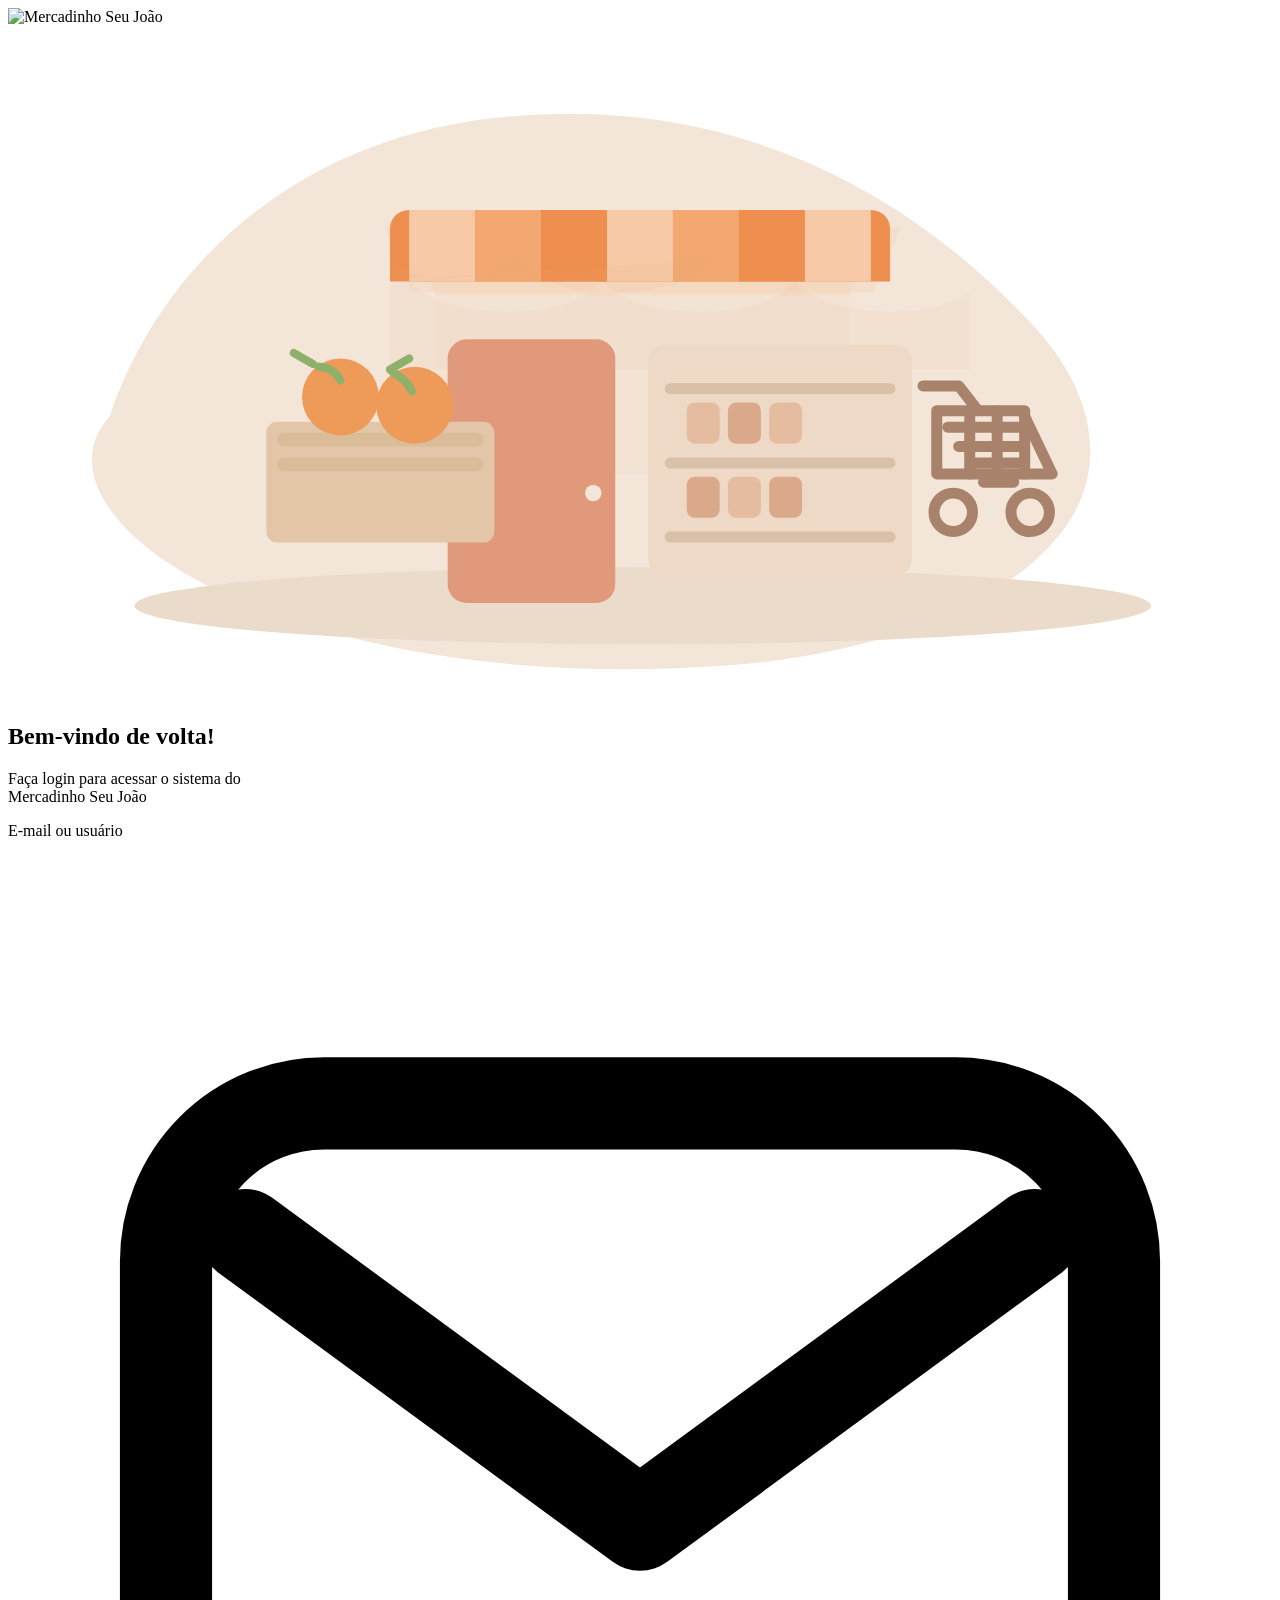
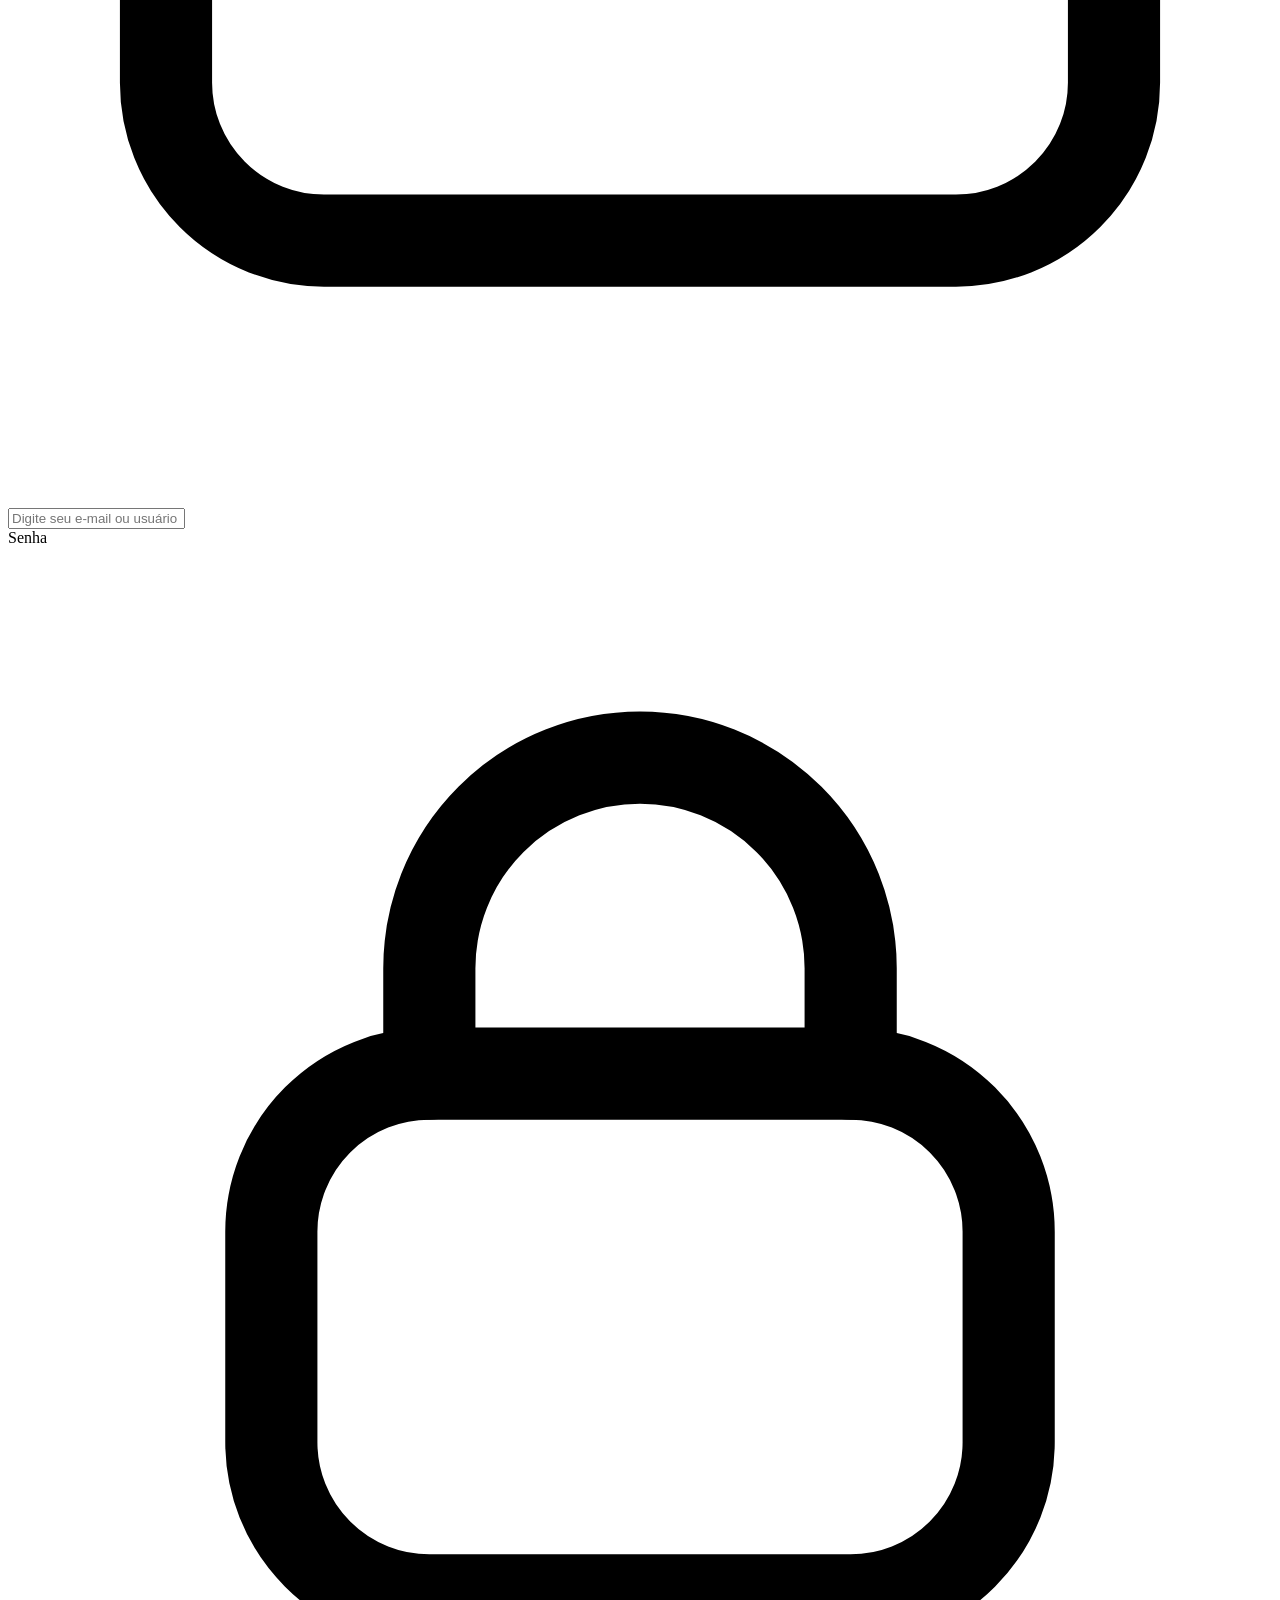
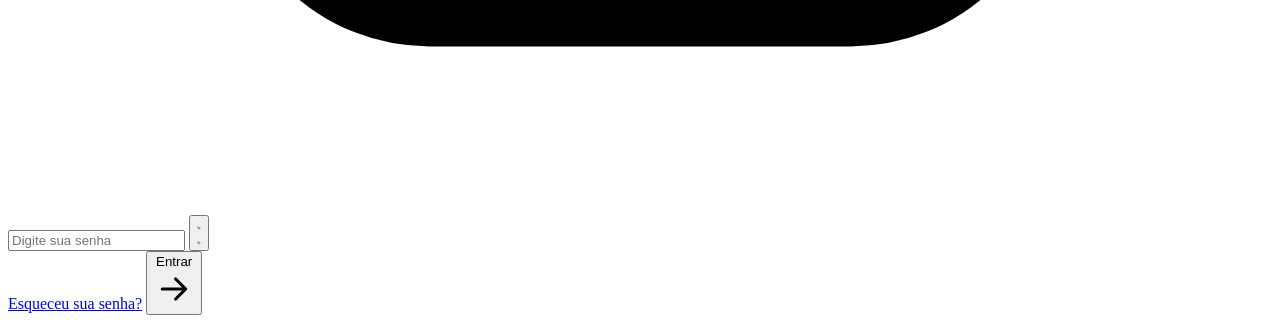
==== fornecedores.html @ 22503113 "Merge pull request #1 from olavomenezesdev/feature/niveis-usuario-permissoes feat: níveis de usuário" ====
<!DOCTYPE html>
<html lang="pt-BR">
  <head>
    <meta charset="UTF-8" />
    <meta name="viewport" content="width=device-width, initial-scale=1.0" />
    <title>Fornecedores | Mercadinho Seu João</title>
    <link rel="preconnect" href="https://fonts.googleapis.com" />
    <link rel="preconnect" href="https://fonts.gstatic.com" crossorigin />
    <link href="https://fonts.googleapis.com/css2?family=Inter:wght@400;500;600;700;800&display=swap" rel="stylesheet" />
    <link rel="stylesheet" href="css/fornecedores.css" />
    <link rel="stylesheet" href="css/feedback.css" />
  </head>
  <body>
    <div class="app-shell">
      <aside class="sidebar">
        <div class="brand-box">
          <div class="brand-text">
            <span class="brand-main">MERCADINHO</span>
            <span class="brand-sub">do SEU JOÃO</span>
          </div>
        </div>

        <nav class="nav" aria-label="Menu principal">
          <button class="nav-item" type="button" data-link="painel.html">
            <span class="nav-icon">
              <svg viewBox="0 0 24 24"><path d="M3 10.5 12 3l9 7.5"/><path d="M5 9.5V20h14V9.5"/></svg>
            </span>
            <span>Painel</span>
          </button>

          <button class="nav-item" type="button" data-link="caixa.html">
            <span class="nav-icon">
              <svg viewBox="0 0 24 24"><path d="M7 7.5h10l1.2 10.2a1.8 1.8 0 0 1-1.8 2.1H7.6a1.8 1.8 0 0 1-1.8-2.1L7 7.5Z"/><path d="M9 7.5V6a3 3 0 0 1 6 0v1.5"/><path d="M9 12h6"/></svg>
            </span>
            <span>Caixa</span>
          </button>

          <button class="nav-item" type="button" data-link="produtos.html">
            <span class="nav-icon">
              <svg viewBox="0 0 24 24"><path d="M5 8.5V18a2 2 0 0 0 2 2h10a2 2 0 0 0 2-2V8.5"/><path d="M9 11h6"/><path d="M9 15h6"/><path d="M8 4h8l2 4.5H6L8 4Z"/></svg>
            </span>
            <span>Produtos</span>
          </button>

          <button class="nav-item" type="button" data-link="entradas.html">
            <span class="nav-icon">
              <svg viewBox="0 0 24 24"><path d="M9 8.5V4.8A1.8 1.8 0 0 1 10.8 3h2.4A1.8 1.8 0 0 1 15 4.8v3.7"/><path d="M7 8.5h10l1 10.5a2 2 0 0 1-2 2H8a2 2 0 0 1-2-2L7 8.5Z"/><path d="M9 13h6"/></svg>
            </span>
            <span>Entradas</span>
          </button>

          <button class="nav-item" type="button" data-link="saidas.html">
            <span class="nav-icon">
              <svg viewBox="0 0 24 24"><path d="M9 8.5V4.8A1.8 1.8 0 0 1 10.8 3h2.4A1.8 1.8 0 0 1 15 4.8v3.7"/><path d="M7 8.5h10l1 10.5a2 2 0 0 1-2 2H8a2 2 0 0 1-2-2L7 8.5Z"/><path d="M9 13h6"/></svg>
            </span>
            <span>Saídas</span>
          </button>

          <button class="nav-item" type="button" data-link="relatorios.html">
            <span class="nav-icon">
              <svg viewBox="0 0 24 24"><path d="M7 4.5h7l5 5V18a2 2 0 0 1-2 2H7a2 2 0 0 1-2-2V6.5a2 2 0 0 1 2-2Z"/><path d="M14 4.5v5h5"/><path d="M8 12h8M8 15h8"/></svg>
            </span>
            <span>Relatórios</span>
          </button>

          <button class="nav-item active" type="button" data-link="fornecedores.html">
            <span class="nav-icon">
              <svg viewBox="0 0 24 24"><path d="M16 19v-1a4 4 0 0 0-4-4H8a4 4 0 0 0-4 4v1"/><circle cx="10" cy="7" r="3"/><path d="M20 19v-1a4 4 0 0 0-3-3.87"/><path d="M16 3.13a4 4 0 0 1 0 7.75"/></svg>
            </span>
            <span>Fornecedores</span>
          </button>

          <button class="nav-item" type="button" data-link="usuarios.html">
            <span class="nav-icon">
              <svg viewBox="0 0 24 24"><circle cx="12" cy="8" r="3"/><path d="M5 20a7 7 0 0 1 14 0"/></svg>
            </span>
            <span>Usuários</span>
          </button>
        </nav>

        <div class="sidebar-footer">
          <button class="logout" type="button" data-return-login>
            <span class="logout-icon">
              <svg viewBox="0 0 24 24"><path d="M9 7V5.8A1.8 1.8 0 0 1 10.8 4h7.4A1.8 1.8 0 0 1 20 5.8v12.4A1.8 1.8 0 0 1 18.2 20h-7.4A1.8 1.8 0 0 1 9 18.2V17"/><path d="M15 12H4"/><path d="m8 8 4 4-4 4"/></svg>
            </span>
            <span>Sair</span>
          </button>

          <div class="profile-tag" aria-live="polite">Carregando...</div>
        </div>
      </aside>

      <main class="content">
        <header class="page-header">
          <div>
            <h1>Fornecedores</h1>
            <p>Cadastre e mantenha os fornecedores do mercadinho.</p>
          </div>

          <button class="primary-button" type="button" data-open-supplier-modal>+ Novo Fornecedor</button>
        </header>

        <section class="stats-grid" aria-label="Resumo dos fornecedores">
          <article class="stat-card">
            <div class="stat-top">
              <span class="stat-icon">
                <svg viewBox="0 0 24 24"><path d="M16 19v-1a4 4 0 0 0-4-4H8a4 4 0 0 0-4 4v1"/><circle cx="10" cy="7" r="3"/><path d="M20 19v-1a4 4 0 0 0-3-3.87"/><path d="M16 3.13a4 4 0 0 1 0 7.75"/></svg>
              </span>
              <span class="stat-label">Total de fornecedores</span>
            </div>
            <div class="stat-value">—</div>
            <span class="badge green">Aguardando dados</span>
          </article>

          <article class="stat-card">
            <div class="stat-top">
              <span class="stat-icon">
                <svg viewBox="0 0 24 24"><path d="M12 22a10 10 0 1 0-10-10 10 10 0 0 0 10 10Z"/><path d="m15 9-6 6"/><path d="m9 9 6 6"/></svg>
              </span>
              <span class="stat-label">Inativos</span>
            </div>
            <div class="stat-value">—</div>
            <span class="badge warning">Aguardando dados</span>
          </article>

          <article class="stat-card">
            <div class="stat-top">
              <span class="stat-icon">
                <svg viewBox="0 0 24 24"><path d="M12 20h.01"/><path d="M9 9a3 3 0 1 1 6 0c0 2-3 2-3 5"/><path d="M12 2v2"/><path d="M22 12h-2"/><path d="M4 12H2"/><path d="M19.07 4.93 17.66 6.34"/><path d="M6.34 17.66 4.93 19.07"/><path d="M19.07 19.07 17.66 17.66"/><path d="M6.34 6.34 4.93 4.93"/></svg>
              </span>
              <span class="stat-label">Ativos</span>
            </div>
            <div class="stat-value">—</div>
            <span class="badge green">Aguardando dados</span>
          </article>

          <article class="stat-card">
            <div class="stat-top">
              <span class="stat-icon">
                <svg viewBox="0 0 24 24"><path d="M7 3.5v4"/><path d="M17 3.5v4"/><path d="M4.5 9h15"/><rect x="4" y="5" width="16" height="15" rx="2"/><path d="M12 12v3.5"/><path d="M9.5 15.5h5"/></svg>
              </span>
              <span class="stat-label">Último cadastro</span>
            </div>
            <div class="stat-value">—</div>
            <span class="badge green">Aguardando dados</span>
          </article>
        </section>

        <section class="filters" aria-label="Filtros de fornecedores">
          <div class="search-box">
            <span class="filter-icon">
              <svg viewBox="0 0 24 24"><circle cx="11" cy="11" r="5.5"/><path d="M16 16l4 4"/></svg>
            </span>
            <input id="supplier-search" type="text" placeholder="Buscar por nome, telefone ou e-mail..." />
          </div>

          <div class="mini-field select-field" role="button" tabindex="0" aria-expanded="false" data-filter-key="status-fornecedor">
            <span class="filter-icon">
              <svg viewBox="0 0 24 24"><path d="M6 12h12M12 6v12"/></svg>
            </span>
            <span class="selected-value">Status</span>
            <span class="chevron">⌄</span>
            <ul class="filter-menu" aria-label="Lista de status">
              <li class="filter-option selected" data-filter-value="todos">Status</li>
              <li class="filter-option" data-filter-value="ativo">Ativo</li>
              <li class="filter-option" data-filter-value="inativo">Inativo</li>
            </ul>
          </div>

          <div class="mini-field select-field" role="button" tabindex="0" aria-expanded="false" data-filter-key="ordem-fornecedor">
            <span class="filter-icon">
              <svg viewBox="0 0 24 24"><path d="M8 6h8M6 12h12M9 18h6"/></svg>
            </span>
            <span class="selected-value">Ordenar por</span>
            <span class="chevron">⌄</span>
            <ul class="filter-menu" aria-label="Lista de ordenação">
              <li class="filter-option selected" data-filter-value="nome">Nome</li>
              <li class="filter-option" data-filter-value="nome">Nome</li>
              <li class="filter-option" data-filter-value="ativo">Status</li>
            </ul>
          </div>

          <div class="mini-field placeholder-field" aria-hidden="true"></div>
        </section>

        <section class="table-wrap" aria-label="Lista de fornecedores">
          <table>
            <thead>
              <tr>
                <th>Fornecedor</th>
                <th>Telefone</th>
                <th>E-mail</th>
                <th>Status</th>
                <th class="arrow-col"></th>
              </tr>
            </thead>
            <tbody id="fornecedores-table-body"></tbody>
          </table>
        </section>

        <div class="table-footer">
          <span>Sem registros disponíveis</span>
          <div class="pagination" aria-label="Paginação">
            <button class="page-btn muted" type="button">&lt;</button>
            <button class="page-btn active" type="button">1</button>
            <button class="page-btn" type="button">2</button>
            <button class="page-btn" type="button">3</button>
            <button class="page-btn" type="button">&gt;</button>
          </div>
        </div>
      </main>
    </div>

    <div class="modal-frame-label">Pop-up de fornecedor</div>

    <div class="modal-backdrop" id="supplier-modal" aria-hidden="true">
      <form class="movement-modal" id="supplier-form" role="dialog" aria-modal="true" aria-labelledby="supplier-title">
        <div class="modal-header">
          <div class="modal-header-copy">
            <h2 id="supplier-title">Adicionar Fornecedor</h2>
            <p id="supplier-subtitle" class="modal-subtitle">Cadastre um novo fornecedor.</p>
          </div>
          <button class="close-button" type="button" aria-label="Fechar" data-close-supplier>×</button>
        </div>

        <div class="field-group">
          <label for="supplier-name">Nome <span class="required">*</span></label>
          <div class="field-shell">
            <input id="supplier-name" type="text" placeholder="Digite o nome do fornecedor" required />
          </div>
        </div>

        <div class="two-columns">
          <div class="field-group">
            <label for="supplier-phone">Telefone</label>
            <div class="field-shell">
              <input id="supplier-phone" type="tel" placeholder="(11) 99999-9999" />
            </div>
          </div>

          <div class="field-group">
            <label for="supplier-email">E-mail</label>
            <div class="field-shell">
              <input id="supplier-email" type="email" placeholder="fornecedor@email.com" />
            </div>
          </div>
        </div>

        <div class="field-group checkbox-field">
          <label for="supplier-active">Fornecedor ativo</label>
          <div class="field-shell checkbox-shell">
            <input id="supplier-active" type="checkbox" checked />
          </div>
        </div>

        <div class="form-actions">
          <button id="supplier-delete-button" class="danger-button" type="button" hidden>Inativar fornecedor</button>
          <button id="supplier-submit-button" class="primary-button modal-submit" type="submit"><span class="plus">+</span> Adicionar</button>
        </div>
      </form>
    </div>

    <script src="js/feedback.js"></script>
    <script type="module" src="js/fornecedores.js"></script>
  </body>
</html>
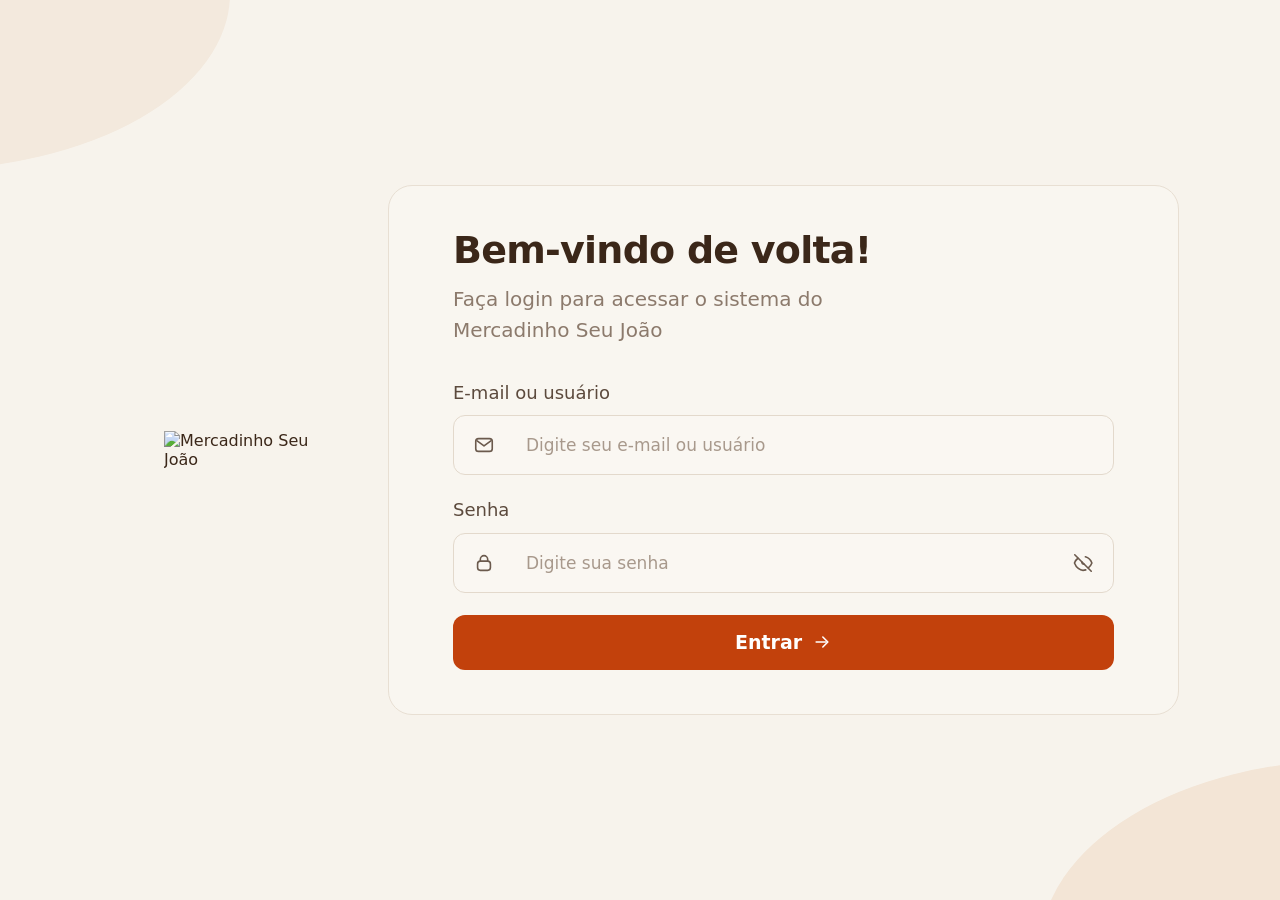
==== commit 202235ad: "fix(fornecedores): recusa nome, telefone ou e-mail repetido e telefone inválido - Criar e editar rec" ====
--- a/fornecedores.html
+++ b/fornecedores.html
@@ -253,6 +253,8 @@
           </div>
         </div>
 
+        <p id="supplier-form-error" class="form-error" role="alert" hidden></p>
+
         <div class="form-actions">
           <button id="supplier-delete-button" class="danger-button" type="button" hidden>Inativar fornecedor</button>
           <button id="supplier-submit-button" class="primary-button modal-submit" type="submit"><span class="plus">+</span> Adicionar</button>
--- a/css/fornecedores.css
+++ b/css/fornecedores.css
@@ -0,0 +1,716 @@
+:root {
+  --primary: #e0481b;
+  --sidebar-bg: #f0d8bb;
+  --page-bg: #f7f5f1;
+  --header-table: #fef5ed;
+  --text: #2b1a12;
+  --muted: #5b4d42;
+  --line: #e4ddd4;
+  --white: #ffffff;
+  --green-bg: #dff3e0;
+  --green-text: #2e7d32;
+  --yellow-bg: #fff0b8;
+  --yellow-text: #8a6a00;
+  --danger-bg: #f8d9d2;
+  --danger-text: #b14d2d;
+  --field-border: #e3d3c8;
+  --field-bg: #f7f5f2;
+  --soft-soft: #f8f4f0;
+}
+
+* {
+  box-sizing: border-box;
+}
+
+html, body {
+  margin: 0;
+  min-height: 100%;
+  font-family: "Inter", system-ui, sans-serif;
+  font-size: 18px;
+  background: #111;
+  color: var(--text);
+}
+
+button, input {
+  font: inherit;
+}
+
+button {
+  cursor: pointer;
+}
+
+.app-shell {
+  width: 100%;
+  min-height: 100vh;
+  display: grid;
+  grid-template-columns: 176px 1fr;
+  background: var(--page-bg);
+}
+
+.sidebar {
+  background: var(--sidebar-bg);
+  padding: 14px 12px 14px 12px;
+  display: flex;
+  flex-direction: column;
+  border-right: 1px solid rgba(43, 26, 18, 0.08);
+}
+
+.brand-box {
+  display: flex;
+  align-items: center;
+  gap: 10px;
+  padding: 2px 6px 10px 6px;
+  margin-bottom: 10px;
+  min-height: 34px;
+}
+
+.brand-text {
+  display: flex;
+  flex-direction: column;
+  align-items: flex-start;
+  line-height: 1;
+}
+
+.brand-main,
+.brand-sub {
+  display: block;
+  font-weight: 800;
+  color: var(--text);
+  letter-spacing: -0.05em;
+}
+
+.brand-main {
+  font-size: 17px;
+}
+
+.brand-sub {
+  font-size: 13px;
+}
+
+.nav {
+  display: flex;
+  flex-direction: column;
+  gap: 12px;
+  margin-top: 8px;
+}
+
+.nav-item {
+  display: flex;
+  align-items: center;
+  gap: 10px;
+  background: transparent;
+  border: 0;
+  padding: 14px 11px;
+  font-size: 18px;
+  color: var(--text);
+  text-align: left;
+  border-radius: 8px;
+}
+
+.nav-item.active {
+  color: var(--primary);
+  font-weight: 600;
+}
+
+.nav-icon,
+.stat-icon,
+.filter-icon,
+.logout-icon {
+  width: 20px;
+  height: 20px;
+  display: inline-flex;
+  align-items: center;
+  justify-content: center;
+  flex-shrink: 0;
+}
+
+.nav-icon svg,
+.filter-icon svg,
+.logout-icon svg,
+.stat-icon svg {
+  width: 20px;
+  height: 20px;
+  stroke: currentColor;
+  fill: none;
+  stroke-width: 1.7;
+  stroke-linecap: round;
+  stroke-linejoin: round;
+}
+
+.sidebar-footer {
+  margin-top: auto;
+  display: flex;
+  flex-direction: column;
+  gap: 12px;
+  padding-top: 12px;
+}
+
+.logout {
+  display: flex;
+  align-items: center;
+  gap: 8px;
+  padding: 10px 12px;
+  border: 1px solid rgba(43, 26, 18, 0.12);
+  border-radius: 10px;
+  background: rgba(255, 255, 255, 0.25);
+  color: var(--text);
+  font-weight: 600;
+}
+
+.profile-tag {
+  display: inline-flex;
+  align-items: center;
+  justify-content: center;
+  padding: 8px 10px;
+  border-radius: 999px;
+  background: rgba(224, 72, 27, 0.1);
+  color: var(--primary);
+  font-size: 12px;
+  font-weight: 700;
+}
+
+.content {
+  padding: 26px 24px 24px;
+}
+
+.page-header {
+  display: flex;
+  align-items: center;
+  justify-content: space-between;
+  gap: 16px;
+  margin-bottom: 22px;
+}
+
+.page-header h1 {
+  margin: 0;
+  font-size: 30px;
+  letter-spacing: -0.06em;
+  color: var(--text);
+}
+
+.page-header p {
+  margin: 6px 0 0;
+  color: var(--muted);
+  font-size: 16px;
+}
+
+.primary-button,
+.secondary-button,
+.finalize-button,
+.payment-option {
+  border: none;
+  border-radius: 10px;
+  font-weight: 700;
+  transition: transform 0.15s ease, box-shadow 0.15s ease;
+}
+
+.primary-button:hover,
+.secondary-button:hover,
+.finalize-button:hover,
+.payment-option:hover {
+  transform: translateY(-1px);
+}
+
+.primary-button {
+  background: var(--primary);
+  color: #fff;
+  padding: 12px 18px;
+  box-shadow: 0 8px 16px rgba(224, 72, 27, 0.2);
+}
+
+.primary-button.compact {
+  padding: 10px 16px;
+  min-width: 120px;
+}
+
+.secondary-button {
+  background: var(--soft-soft);
+  color: var(--text);
+  padding: 10px 16px;
+  border: 1px solid var(--field-border);
+}
+
+.stats-grid {
+  display: grid;
+  grid-template-columns: repeat(4, minmax(150px, 1fr));
+  gap: 15px;
+  margin-bottom: 22px;
+}
+
+.stat-card {
+  background: var(--white);
+  border: 1px solid rgba(224, 72, 27, 0.7);
+  border-radius: 8px;
+  padding: 14px 16px 12px;
+  min-height: 96px;
+  position: relative;
+}
+
+.stat-top {
+  display: flex;
+  align-items: center;
+  gap: 8px;
+  margin-bottom: 8px;
+}
+
+.stat-icon {
+  color: var(--primary);
+}
+
+.stat-label {
+  font-size: 16px;
+  color: var(--muted);
+}
+
+.stat-value {
+  font-size: 34px;
+  font-weight: 700;
+  line-height: 1.2;
+  letter-spacing: -0.03em;
+  color: var(--text);
+}
+
+.badge {
+  display: inline-flex;
+  align-items: center;
+  justify-content: center;
+  min-height: 24px;
+  padding: 4px 10px;
+  border-radius: 999px;
+  font-size: 11px;
+  font-weight: 700;
+  margin-top: 8px;
+}
+
+.badge.green {
+  background: var(--green-bg);
+  color: var(--green-text);
+}
+
+.badge.warning {
+  background: var(--yellow-bg);
+  color: var(--yellow-text);
+}
+
+.filters {
+  display: grid;
+  grid-template-columns: minmax(240px, 2fr) repeat(2, minmax(150px, 1fr)) 0.5fr;
+  gap: 12px;
+  margin-bottom: 18px;
+}
+
+.search-box,
+.mini-field {
+  display: flex;
+  align-items: center;
+  gap: 10px;
+  height: 42px;
+  background: var(--white);
+  border: 1px solid var(--field-border);
+  border-radius: 8px;
+  padding: 0 12px;
+  color: var(--muted);
+  box-sizing: border-box;
+}
+
+.search-box input {
+  flex: 1;
+  border: 0;
+  background: transparent;
+  outline: none;
+  color: var(--text);
+  font-size: 14px;
+}
+
+.search-box input::placeholder {
+  color: var(--muted);
+}
+
+.mini-field {
+  justify-content: space-between;
+  padding: 0 12px 0 10px;
+}
+
+.select-field {
+  position: relative;
+  justify-content: flex-start;
+  gap: 8px;
+  cursor: pointer;
+  user-select: none;
+}
+
+.select-field .selected-value {
+  flex: 1;
+  min-width: 0;
+  overflow: hidden;
+  text-overflow: ellipsis;
+}
+
+.select-field .chevron {
+  font-size: 18px;
+  color: var(--muted);
+}
+
+.filter-menu {
+  position: absolute;
+  top: calc(100% + 6px);
+  left: 0;
+  width: 100%;
+  min-width: 160px;
+  list-style: none;
+  margin: 0;
+  padding: 6px 0;
+  background: var(--white);
+  border: 1px solid var(--line);
+  border-radius: 8px;
+  box-shadow: 0 12px 25px rgba(38, 21, 16, 0.08);
+  display: none;
+  z-index: 10;
+}
+
+.select-field.is-open .filter-menu {
+  display: block;
+}
+
+.filter-option {
+  padding: 10px 12px;
+  font-size: 15px;
+  color: var(--text);
+}
+
+.filter-option:hover,
+.filter-option.selected {
+  background: var(--soft-soft);
+}
+
+.placeholder-field {
+  visibility: hidden;
+}
+
+.table-wrap {
+  background: var(--white);
+  border: 1px solid var(--line);
+  border-radius: 12px;
+  overflow: hidden;
+}
+
+.table-wrap table {
+  width: 100%;
+  border-collapse: collapse;
+}
+
+thead th {
+  background: var(--header-table);
+  text-align: left;
+  padding: 16px 14px;
+  font-size: 15px;
+  color: var(--muted);
+  font-weight: 700;
+}
+
+tbody td {
+  border-top: 1px solid var(--line);
+  padding: 14px 14px;
+  font-size: 15px;
+  color: var(--text);
+  vertical-align: middle;
+}
+
+tbody tr:hover {
+  background: rgba(224, 72, 27, 0.03);
+}
+
+.product-cell {
+  display: inline-flex;
+  align-items: center;
+  gap: 10px;
+  font-weight: 600;
+}
+
+.product-thumb {
+  display: inline-flex;
+  width: 12px;
+  height: 12px;
+  border-radius: 50%;
+  background: linear-gradient(135deg, #f9c7a8, var(--primary));
+}
+
+.product-tag {
+  display: inline-flex;
+  align-items: center;
+  justify-content: center;
+  min-width: 76px;
+  padding: 5px 10px;
+  border-radius: 999px;
+  font-size: 12px;
+  font-weight: 700;
+}
+
+.product-tag.positive {
+  background: var(--green-bg);
+  color: var(--green-text);
+}
+
+.product-tag.warning {
+  background: var(--yellow-bg);
+  color: var(--yellow-text);
+}
+
+.action-cell {
+  width: 56px;
+}
+
+.edit-product-button {
+  width: 32px;
+  height: 32px;
+  border: 0;
+  border-radius: 8px;
+  background: var(--primary);
+  color: var(--white);
+  font-size: 18px;
+  font-weight: 700;
+}
+
+.arrow-col {
+  width: 42px;
+  text-align: center;
+  color: var(--muted);
+  font-weight: 700;
+}
+
+.table-footer {
+  display: flex;
+  align-items: center;
+  justify-content: space-between;
+  padding: 12px 6px 0;
+  font-size: 15px;
+  color: var(--muted);
+}
+
+.pagination {
+  display: flex;
+  align-items: center;
+  gap: 8px;
+}
+
+.page-btn {
+  width: 34px;
+  height: 34px;
+  border: 1px solid var(--line);
+  background: var(--white);
+  border-radius: 8px;
+  color: var(--text);
+  font-weight: 600;
+}
+
+.page-btn.active {
+  background: var(--primary);
+  color: var(--white);
+  border-color: var(--primary);
+}
+
+.page-btn.muted {
+  opacity: 0.6;
+}
+
+.empty-state-cell {
+  text-align: center;
+  color: var(--muted);
+  padding: 28px 14px;
+}
+
+.modal-backdrop {
+  position: fixed;
+  inset: 0;
+  display: none;
+  align-items: center;
+  justify-content: center;
+  background: rgba(20, 11, 8, 0.5);
+  z-index: 100;
+}
+
+.modal-backdrop.is-open {
+  display: flex;
+}
+
+.movement-modal {
+  width: min(560px, calc(100% - 32px));
+  background: var(--white);
+  border: 1px solid rgba(43, 26, 18, 0.06);
+  border-radius: 16px;
+  padding: 22px 24px 18px;
+  box-shadow: 0 20px 50px rgba(24, 16, 14, 0.12);
+}
+
+.modal-header {
+  display: flex;
+  align-items: flex-start;
+  justify-content: space-between;
+  gap: 12px;
+  margin-bottom: 18px;
+}
+
+.modal-header-copy h2 {
+  margin: 0;
+  font-size: 32px;
+  line-height: 1.2;
+  letter-spacing: -0.04em;
+}
+
+.modal-subtitle {
+  margin: 4px 0 0;
+  color: var(--muted);
+  font-size: 15px;
+}
+
+.close-button {
+  width: 36px;
+  height: 36px;
+  border: 0;
+  border-radius: 999px;
+  background: #f5efe9;
+  color: var(--text);
+  font-size: 28px;
+  line-height: 1;
+}
+
+.field-group {
+  margin-bottom: 16px;
+}
+
+.field-group label {
+  display: inline-block;
+  margin-bottom: 8px;
+  font-size: 15px;
+  font-weight: 600;
+  color: var(--text);
+}
+
+.required {
+  color: var(--primary);
+}
+
+.field-shell {
+  display: flex;
+  align-items: center;
+  width: 100%;
+  min-height: 44px;
+  background: var(--field-bg);
+  border: 1px solid var(--field-border);
+  border-radius: 8px;
+  padding: 0 12px;
+}
+
+.field-shell input,
+.field-shell select {
+  width: 100%;
+  border: 0;
+  background: transparent;
+  outline: none;
+  color: var(--text);
+  font-size: 16px;
+}
+
+.two-columns {
+  display: grid;
+  grid-template-columns: repeat(2, minmax(0, 1fr));
+  gap: 16px;
+}
+
+.checkbox-field .checkbox-shell {
+  justify-content: flex-start;
+  min-height: 44px;
+}
+
+.checkbox-field input {
+  width: 18px;
+  height: 18px;
+}
+
+.form-actions {
+  display: flex;
+  align-items: center;
+  justify-content: space-between;
+  gap: 16px;
+  margin-top: 14px;
+}
+
+.modal-submit {
+  margin-left: auto;
+}
+
+.form-error {
+  margin: 0 0 16px;
+  padding: 10px 14px;
+  border-radius: 8px;
+  background: var(--danger-bg);
+  color: var(--danger-text);
+  font-weight: 600;
+  font-size: 14px;
+}
+
+.form-error[hidden] {
+  display: none;
+}
+
+.danger-button {
+  border: 0;
+  background: var(--danger-bg);
+  color: var(--danger-text);
+  height: 48px;
+  padding: 0 18px;
+  border-radius: 8px;
+  font-weight: 700;
+}
+
+.plus {
+  display: inline-block;
+  margin-right: 6px;
+}
+
+.modal-frame-label {
+  position: fixed;
+  left: 20px;
+  top: 20px;
+  display: none;
+}
+
+@media (max-width: 980px) {
+  .stats-grid {
+    grid-template-columns: repeat(2, minmax(150px, 1fr));
+  }
+
+  .filters {
+    grid-template-columns: 1fr 1fr;
+  }
+}
+
+@media (max-width: 720px) {
+  .app-shell {
+    grid-template-columns: 1fr;
+  }
+
+  .sidebar {
+    border-right: none;
+    border-bottom: 1px solid rgba(43, 26, 18, 0.08);
+  }
+
+  .content {
+    padding: 18px 16px 24px;
+  }
+
+  .page-header {
+    flex-direction: column;
+    align-items: stretch;
+  }
+
+  .stats-grid,
+  .filters,
+  .two-columns {
+    grid-template-columns: 1fr;
+  }
+
+  .table-wrap {
+    overflow-x: auto;
+  }
+}
--- a/css/feedback.css
+++ b/css/feedback.css
@@ -0,0 +1,155 @@
+.mercadinho-feedback-root {
+  position: fixed;
+  top: 20px;
+  right: 20px;
+  z-index: 2000;
+  display: flex;
+  flex-direction: column;
+  gap: 10px;
+  pointer-events: none;
+}
+
+.app-toast {
+  min-width: 220px;
+  max-width: 360px;
+  padding: 12px 16px;
+  border-radius: 14px;
+  border: 1px solid rgba(118, 89, 70, 0.18);
+  background: rgba(38, 26, 18, 0.96);
+  color: #fff7f2;
+  box-shadow: 0 12px 30px rgba(27, 19, 14, 0.2);
+  font-size: 14px;
+  line-height: 1.4;
+  letter-spacing: 0.01em;
+  opacity: 0;
+  transform: translateY(-8px);
+  transition: opacity 0.22s ease, transform 0.22s ease;
+  pointer-events: auto;
+}
+
+.app-toast.is-visible {
+  opacity: 1;
+  transform: translateY(0);
+}
+
+.app-toast--success {
+  background: rgba(21, 96, 60, 0.96);
+  border-color: rgba(94, 171, 116, 0.45);
+}
+
+.app-toast--error {
+  background: rgba(125, 32, 32, 0.96);
+  border-color: rgba(201, 90, 90, 0.45);
+}
+
+.app-toast--warning {
+  background: rgba(134, 95, 12, 0.96);
+  border-color: rgba(226, 176, 70, 0.45);
+}
+
+.app-toast--info {
+  background: rgba(38, 26, 18, 0.96);
+}
+
+.app-feedback-backdrop {
+  position: fixed;
+  inset: 0;
+  z-index: 2200;
+  display: flex;
+  align-items: center;
+  justify-content: center;
+  background: rgba(24, 18, 14, 0.4);
+  backdrop-filter: blur(2px);
+  padding: 20px;
+}
+
+.app-feedback-dialog {
+  width: min(420px, calc(100vw - 32px));
+  border-radius: 18px;
+  background: #fffdfb;
+  border: 1px solid rgba(132, 112, 97, 0.18);
+  box-shadow: 0 26px 42px rgba(40, 29, 20, 0.18);
+  padding: 22px 20px 18px;
+}
+
+.app-feedback-title {
+  font-size: 20px;
+  font-weight: 700;
+  color: #2d1d12;
+  margin-bottom: 10px;
+}
+
+.app-feedback-message {
+  margin: 0 0 16px;
+  color: #5b473a;
+  font-size: 15px;
+  line-height: 1.5;
+}
+
+.app-feedback-field {
+  display: block;
+  margin-bottom: 16px;
+}
+
+.app-feedback-field input {
+  width: 100%;
+  height: 46px;
+  padding: 0 14px;
+  border-radius: 12px;
+  border: 1px solid #e3d8ca;
+  background: #f7f2eb;
+  color: #2d1d12;
+  font-size: 15px;
+  outline: none;
+}
+
+.app-feedback-field input:focus {
+  border-color: #d86c38;
+  box-shadow: 0 0 0 3px rgba(216, 108, 56, 0.12);
+}
+
+.app-feedback-actions {
+  display: flex;
+  justify-content: flex-end;
+  gap: 10px;
+}
+
+.app-feedback-button {
+  border: none;
+  border-radius: 10px;
+  padding: 10px 16px;
+  font-weight: 600;
+  font-size: 14px;
+  cursor: pointer;
+  transition: transform 0.15s ease, opacity 0.15s ease;
+}
+
+.app-feedback-button:hover {
+  transform: translateY(-1px);
+}
+
+.app-feedback-button--secondary {
+  background: #f0e8df;
+  color: #4b382d;
+}
+
+.app-feedback-button--primary {
+  background: #d86c38;
+  color: #fff;
+}
+
+.delete-movement-button {
+  border: 0;
+  border-radius: 8px;
+  background: var(--red-bg, #f8d9d2);
+  color: var(--red-text, #b14d2d);
+  font-size: 13px;
+  font-weight: 700;
+  padding: 8px 10px;
+  min-width: 78px;
+  transition: background-color 0.15s ease;
+}
+
+.delete-movement-button:hover {
+  background: #efc4b8;
+}
